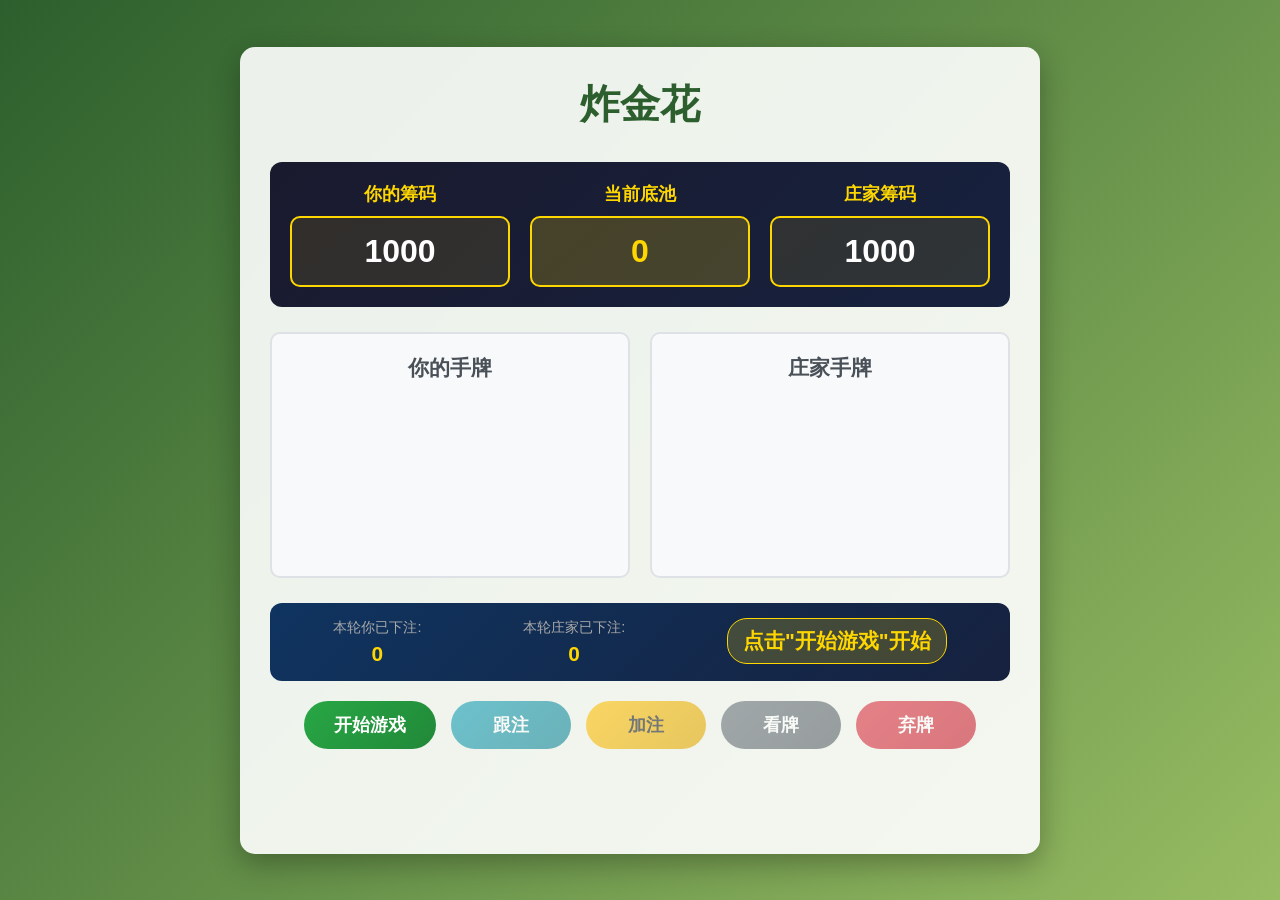
==== index.html @ 934442de "炸金花游戏 - 带筹码加注功能" ====
<!DOCTYPE html>
<html lang="zh-CN">
<head>
    <meta charset="UTF-8">
    <meta name="viewport" content="width=device-width, initial-scale=1.0">
    <title>炸金花 - 网页版扑克牌游戏</title>
    <link rel="stylesheet" href="style.css">
</head>
<body>
    <div class="container">
        <h1>炸金花</h1>
        
        <!-- 筹码显示区域 -->
        <div class="chips-area">
            <div class="player-chips">
                <h3>你的筹码</h3>
                <div class="chip-display" id="player-chips">1000</div>
            </div>
            <div class="pot-area">
                <h3>当前底池</h3>
                <div class="pot-display" id="pot-amount">0</div>
            </div>
            <div class="dealer-chips">
                <h3>庄家筹码</h3>
                <div class="chip-display" id="dealer-chips">1000</div>
            </div>
        </div>
        
        <div class="game-area">
            <div class="player-area" id="player-area">
                <h2>你的手牌</h2>
                <div class="cards" id="player-cards"></div>
                <div class="hand-type" id="player-hand-type"></div>
            </div>
            <div class="dealer-area" id="dealer-area">
                <h2>庄家手牌</h2>
                <div class="cards" id="dealer-cards"></div>
                <div class="hand-type" id="dealer-hand-type"></div>
            </div>
        </div>
        
        <!-- 下注状态显示 -->
        <div class="betting-status" id="betting-status">
            <div class="status-item">
                <span>本轮你已下注:</span>
                <span id="player-round-bet">0</span>
            </div>
            <div class="status-item">
                <span>本轮庄家已下注:</span>
                <span id="dealer-round-bet">0</span>
            </div>
            <div class="status-item">
                <span id="turn-indicator">点击"开始游戏"开始</span>
            </div>
        </div>
        
        <!-- 操作按钮区域 -->
        <div class="action-area" id="action-area">
            <button id="start-btn">开始游戏</button>
            <button id="next-btn" style="display:none;">下一局</button>
            <button id="call-btn" disabled>跟注</button>
            <button id="raise-btn" disabled>加注</button>
            <button id="check-btn" disabled>看牌</button>
            <button id="fold-btn" disabled>弃牌</button>
        </div>
        
        <div class="result" id="result"></div>
    </div>
    
    <!-- 加注弹窗 -->
    <div class="modal-overlay" id="raise-modal">
        <div class="modal-content">
            <div class="modal-header">
                <h3>选择加注金额</h3>
                <span class="modal-info">你还需要跟注: <span id="call-amount-display">0</span> 筹码</span>
            </div>
            <div class="modal-body">
                <div class="raise-options">
                    <button class="raise-option-btn" data-amount="20">+20</button>
                    <button class="raise-option-btn" data-amount="50">+50</button>
                    <button class="raise-option-btn" data-amount="100">+100</button>
                    <button class="raise-option-btn" data-amount="200">+200</button>
                </div>
                <div class="raise-custom">
                    <label for="custom-raise">自定义金额:</label>
                    <input type="number" id="custom-raise" min="20" step="10" placeholder="输入金额">
                </div>
                <div class="raise-summary">
                    <span>总计需要: <span id="total-raise-amount">0</span> 筹码</span>
                    <span class="raise-note">（跟注 + 加注）</span>
                </div>
            </div>
            <div class="modal-footer">
                <button id="confirm-raise-btn" class="modal-btn confirm">确认加注</button>
                <button id="cancel-raise-btn" class="modal-btn cancel">取消</button>
            </div>
        </div>
    </div>
    
    <script src="script.js"></script>
</body>
</html>
---- style.css ----
* {
    margin: 0;
    padding: 0;
    box-sizing: border-box;
}

body {
    font-family: 'Microsoft YaHei', sans-serif;
    background: linear-gradient(135deg, #2c5f2d, #97bc62);
    min-height: 100vh;
    display: flex;
    justify-content: center;
    align-items: center;
    padding: 20px;
}

.container {
    background: rgba(255, 255, 255, 0.9);
    border-radius: 15px;
    padding: 30px;
    box-shadow: 0 10px 30px rgba(0, 0, 0, 0.3);
    max-width: 800px;
    width: 100%;
    text-align: center;
}

h1 {
    color: #2c5f2d;
    margin-bottom: 30px;
    font-size: 2.5em;
}

/* 筹码显示区域样式 */
.chips-area {
    display: flex;
    justify-content: space-between;
    align-items: center;
    margin-bottom: 25px;
    padding: 20px;
    background: linear-gradient(135deg, #1a1a2e, #16213e);
    border-radius: 12px;
    color: white;
    flex-wrap: wrap;
    gap: 20px;
}

.player-chips, .dealer-chips, .pot-area {
    text-align: center;
    flex: 1;
    min-width: 150px;
}

.chips-area h3 {
    margin-bottom: 10px;
    font-size: 1.1em;
    color: #ffd700;
}

.chip-display, .pot-display {
    font-size: 2em;
    font-weight: bold;
    padding: 15px;
    background: rgba(255, 215, 0, 0.1);
    border: 2px solid #ffd700;
    border-radius: 10px;
    min-width: 120px;
}

.pot-display {
    color: #ffd700;
    background: rgba(255, 215, 0, 0.2);
}

/* 游戏区域 */
.game-area {
    display: flex;
    justify-content: space-between;
    margin-bottom: 25px;
    flex-wrap: wrap;
    gap: 20px;
}

.player-area, .dealer-area {
    background: #f8f9fa;
    border-radius: 10px;
    padding: 20px;
    flex: 1;
    min-width: 300px;
    border: 2px solid #dee2e6;
}

h2 {
    color: #495057;
    margin-bottom: 15px;
    font-size: 1.3em;
}

.cards {
    display: flex;
    justify-content: center;
    gap: 15px;
    min-height: 120px;
    margin-bottom: 15px;
}

.card {
    width: 80px;
    height: 120px;
    background: white;
    border: 2px solid #343a40;
    border-radius: 8px;
    display: flex;
    flex-direction: column;
    justify-content: space-between;
    padding: 5px;
    font-weight: bold;
    box-shadow: 0 3px 10px rgba(0, 0, 0, 0.2);
    position: relative;
}

.card.card-back {
    background: linear-gradient(135deg, #1a1a2e, #16213e);
    border-color: #ffd700;
}

.card.card-back .suit {
    color: #ffd700;
    font-size: 3em;
}

.card .value {
    font-size: 1.5em;
    text-align: left;
}

.card .suit {
    font-size: 2em;
    text-align: center;
    flex-grow: 1;
    display: flex;
    align-items: center;
    justify-content: center;
}

.card .suit.red {
    color: #dc3545;
}

.card .suit.black {
    color: #212529;
}

.card .value-bottom {
    font-size: 1.5em;
    text-align: right;
    transform: rotate(180deg);
}

.hand-type {
    font-size: 1.1em;
    color: #6c757d;
    min-height: 24px;
}

/* 下注状态显示 */
.betting-status {
    background: linear-gradient(135deg, #0f3460, #16213e);
    padding: 15px 20px;
    border-radius: 12px;
    margin-bottom: 20px;
    color: white;
    display: flex;
    justify-content: space-around;
    flex-wrap: wrap;
    gap: 15px;
}

.status-item {
    display: flex;
    flex-direction: column;
    align-items: center;
    gap: 5px;
}

.status-item span:first-child {
    font-size: 0.9em;
    color: #aaa;
}

.status-item span:last-child {
    font-size: 1.3em;
    font-weight: bold;
    color: #ffd700;
}

#turn-indicator {
    background: rgba(255, 215, 0, 0.2);
    padding: 8px 15px;
    border-radius: 20px;
    border: 1px solid #ffd700;
}

/* 操作按钮区域 */
.action-area {
    display: flex;
    justify-content: center;
    gap: 15px;
    margin-bottom: 25px;
    flex-wrap: wrap;
}

.action-area button {
    padding: 12px 30px;
    font-size: 1.1em;
    border: none;
    border-radius: 25px;
    cursor: pointer;
    transition: all 0.3s;
    font-weight: bold;
    min-width: 120px;
}

#start-btn {
    background: linear-gradient(135deg, #28a745, #218838);
    color: white;
}

#start-btn:hover:not(:disabled) {
    transform: translateY(-3px);
    box-shadow: 0 5px 15px rgba(40, 167, 69, 0.4);
}

#call-btn {
    background: linear-gradient(135deg, #17a2b8, #138496);
    color: white;
}

#call-btn:hover:not(:disabled) {
    transform: translateY(-3px);
    box-shadow: 0 5px 15px rgba(23, 162, 184, 0.4);
}

#raise-btn {
    background: linear-gradient(135deg, #ffc107, #e0a800);
    color: #212529;
}

#raise-btn:hover:not(:disabled) {
    transform: translateY(-3px);
    box-shadow: 0 5px 15px rgba(255, 193, 7, 0.4);
}

#check-btn {
    background: linear-gradient(135deg, #6c757d, #5a6268);
    color: white;
}

#check-btn:hover:not(:disabled) {
    transform: translateY(-3px);
    box-shadow: 0 5px 15px rgba(108, 117, 125, 0.4);
}

#fold-btn {
    background: linear-gradient(135deg, #dc3545, #c82333);
    color: white;
}

#fold-btn:hover:not(:disabled) {
    transform: translateY(-3px);
    box-shadow: 0 5px 15px rgba(220, 53, 69, 0.4);
}

.action-area button:disabled {
    background: #6c757d;
    cursor: not-allowed;
    opacity: 0.6;
}

/* 结果显示 */
.result {
    font-size: 1.5em;
    font-weight: bold;
    min-height: 50px;
    padding: 15px;
    border-radius: 8px;
}

.result.win {
    color: #28a745;
    background: #d4edda;
}

.result.lose {
    color: #dc3545;
    background: #f8d7da;
}

.result.tie {
    color: #856404;
    background: #fff3cd;
}

.result.fold-win {
    color: #17a2b8;
    background: #d1ecf1;
}

.result.fold-lose {
    color: #6c757d;
    background: #e2e3e5;
}

/* 加注弹窗样式 */
.modal-overlay {
    display: none;
    position: fixed;
    top: 0;
    left: 0;
    width: 100%;
    height: 100%;
    background: rgba(0, 0, 0, 0.7);
    z-index: 1000;
    justify-content: center;
    align-items: center;
}

.modal-overlay.active {
    display: flex;
}

.modal-content {
    background: linear-gradient(135deg, #1a1a2e, #16213e);
    border-radius: 15px;
    padding: 25px;
    max-width: 400px;
    width: 90%;
    box-shadow: 0 10px 40px rgba(0, 0, 0, 0.5);
    border: 2px solid #ffd700;
}

.modal-header {
    text-align: center;
    margin-bottom: 20px;
    padding-bottom: 15px;
    border-bottom: 1px solid rgba(255, 215, 0, 0.3);
}

.modal-header h3 {
    color: #ffd700;
    font-size: 1.5em;
    margin-bottom: 10px;
}

.modal-info {
    color: #aaa;
    font-size: 0.95em;
}

.modal-info span {
    color: #ffc107;
    font-weight: bold;
}

.modal-body {
    margin-bottom: 20px;
}

.raise-options {
    display: grid;
    grid-template-columns: repeat(2, 1fr);
    gap: 10px;
    margin-bottom: 15px;
}

.raise-option-btn {
    padding: 15px;
    font-size: 1.1em;
    font-weight: bold;
    background: linear-gradient(135deg, #e94560, #c23a3a);
    color: white;
    border: none;
    border-radius: 10px;
    cursor: pointer;
    transition: all 0.3s;
}

.raise-option-btn:hover {
    transform: translateY(-3px);
    box-shadow: 0 5px 15px rgba(233, 69, 96, 0.4);
}

.raise-option-btn.selected {
    background: linear-gradient(135deg, #ffd700, #ff8c00);
    color: #1a1a2e;
    transform: scale(1.05);
}

.raise-custom {
    background: rgba(255, 255, 255, 0.05);
    padding: 15px;
    border-radius: 10px;
    margin-bottom: 15px;
}

.raise-custom label {
    display: block;
    color: #aaa;
    margin-bottom: 8px;
    font-size: 0.9em;
}

.raise-custom input {
    width: 100%;
    padding: 12px;
    font-size: 1.1em;
    border: 2px solid #ffd700;
    border-radius: 8px;
    background: rgba(0, 0, 0, 0.3);
    color: white;
    text-align: center;
}

.raise-custom input:focus {
    outline: none;
    border-color: #ffc107;
    box-shadow: 0 0 10px rgba(255, 215, 0, 0.3);
}

.raise-custom input::placeholder {
    color: #666;
}

.raise-summary {
    text-align: center;
    padding: 15px;
    background: rgba(255, 215, 0, 0.1);
    border-radius: 10px;
    border: 1px solid rgba(255, 215, 0, 0.3);
}

.raise-summary span:first-child {
    color: white;
    font-size: 1.1em;
}

.raise-summary span:last-child {
    display: block;
    color: #888;
    font-size: 0.85em;
    margin-top: 5px;
}

#total-raise-amount {
    color: #ffd700;
    font-weight: bold;
    font-size: 1.3em;
}

.modal-footer {
    display: flex;
    gap: 15px;
    justify-content: center;
}

.modal-btn {
    padding: 12px 30px;
    font-size: 1.1em;
    font-weight: bold;
    border: none;
    border-radius: 25px;
    cursor: pointer;
    transition: all 0.3s;
    min-width: 120px;
}

.modal-btn.confirm {
    background: linear-gradient(135deg, #28a745, #218838);
    color: white;
}

.modal-btn.confirm:hover {
    transform: translateY(-3px);
    box-shadow: 0 5px 15px rgba(40, 167, 69, 0.4);
}

.modal-btn.cancel {
    background: linear-gradient(135deg, #6c757d, #5a6268);
    color: white;
}

.modal-btn.cancel:hover {
    transform: translateY(-3px);
    box-shadow: 0 5px 15px rgba(108, 117, 125, 0.4);
}

/* 响应式设计 */
@media (max-width: 768px) {
    .game-area {
        flex-direction: column;
    }
    
    .cards {
        flex-wrap: wrap;
    }
    
    .card {
        width: 60px;
        height: 90px;
    }
    
    .card .value {
        font-size: 1.2em;
    }
    
    .card .suit {
        font-size: 1.5em;
    }
    
    .card .value-bottom {
        font-size: 1.2em;
    }
    
    .betting-status {
        flex-direction: column;
    }
    
    .action-area button {
        min-width: 100px;
        padding: 10px 20px;
        font-size: 1em;
    }
    
    .modal-content {
        padding: 20px;
    }
    
    .raise-options {
        grid-template-columns: repeat(2, 1fr);
    }
    
    .modal-footer {
        flex-direction: column;
    }
    
    .modal-btn {
        width: 100%;
    }
}
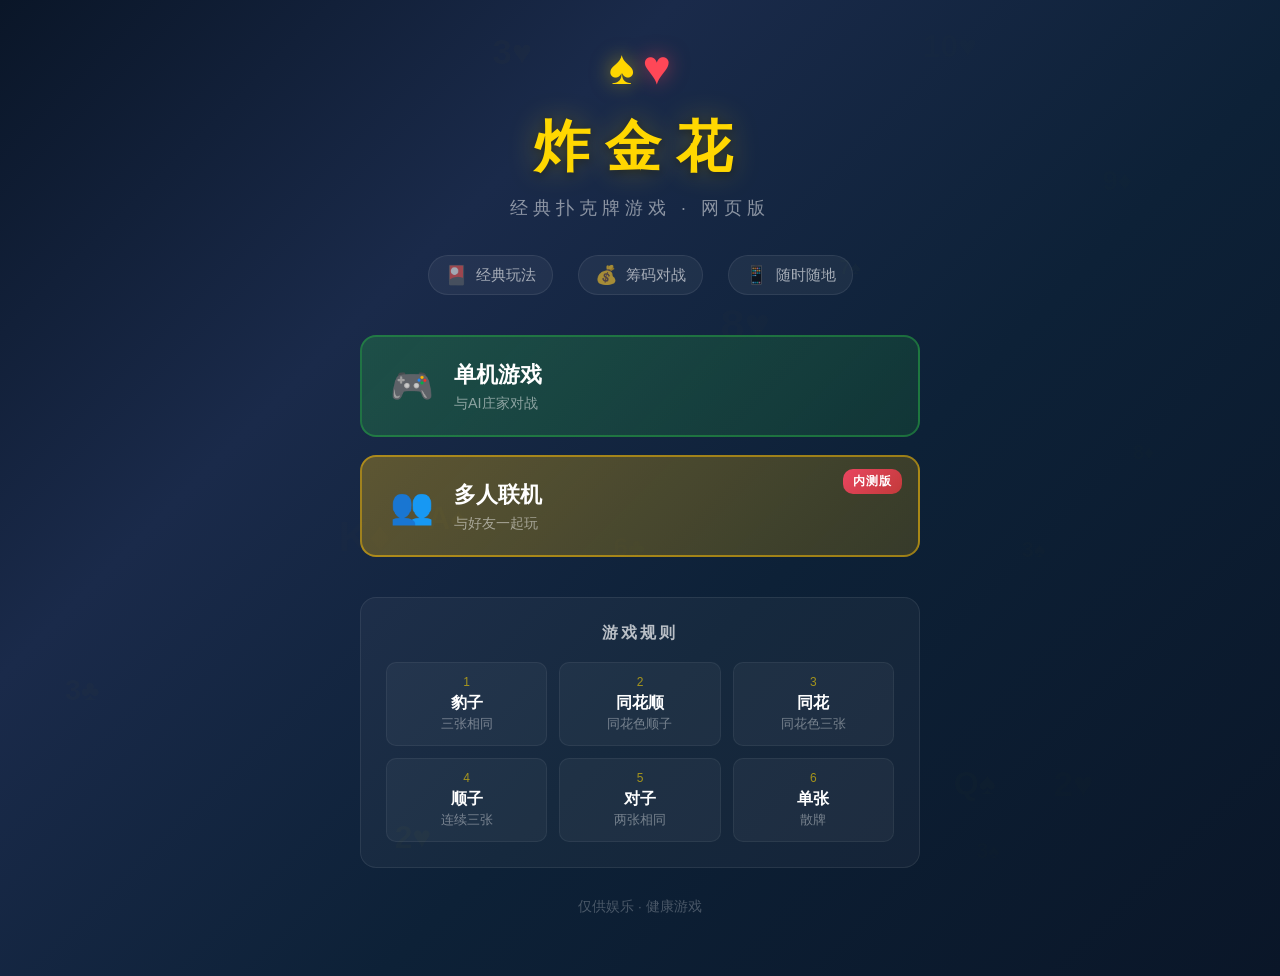
==== commit f35456eb: "添加多人联机模式：落地页、登录、P2P对战（3-5人）" ====
--- a/index.html
+++ b/index.html
@@ -4,99 +4,114 @@
     <meta charset="UTF-8">
     <meta name="viewport" content="width=device-width, initial-scale=1.0">
     <title>炸金花 - 网页版扑克牌游戏</title>
-    <link rel="stylesheet" href="style.css">
+    <link rel="stylesheet" href="landing.css">
 </head>
 <body>
-    <div class="container">
-        <h1>炸金花</h1>
+    <div class="bg-cards" id="bg-cards"></div>
+    
+    <div class="landing-container">
+        <div class="logo-area">
+            <div class="card-icon">
+                <span class="card-suit">♠</span>
+                <span class="card-suit heart">♥</span>
+            </div>
+            <h1 class="game-title">炸金花</h1>
+            <p class="game-subtitle">经典扑克牌游戏 · 网页版</p>
+        </div>
         
-        <!-- 筹码显示区域 -->
-        <div class="chips-area">
-            <div class="player-chips">
-                <h3>你的筹码</h3>
-                <div class="chip-display" id="player-chips">1000</div>
+        <div class="features">
+            <div class="feature-item">
+                <span class="feature-icon">🎴</span>
+                <span>经典玩法</span>
             </div>
-            <div class="pot-area">
-                <h3>当前底池</h3>
-                <div class="pot-display" id="pot-amount">0</div>
+            <div class="feature-item">
+                <span class="feature-icon">💰</span>
+                <span>筹码对战</span>
             </div>
-            <div class="dealer-chips">
-                <h3>庄家筹码</h3>
-                <div class="chip-display" id="dealer-chips">1000</div>
+            <div class="feature-item">
+                <span class="feature-icon">📱</span>
+                <span>随时随地</span>
             </div>
         </div>
         
-        <div class="game-area">
-            <div class="player-area" id="player-area">
-                <h2>你的手牌</h2>
-                <div class="cards" id="player-cards"></div>
-                <div class="hand-type" id="player-hand-type"></div>
-            </div>
-            <div class="dealer-area" id="dealer-area">
-                <h2>庄家手牌</h2>
-                <div class="cards" id="dealer-cards"></div>
-                <div class="hand-type" id="dealer-hand-type"></div>
+        <div class="mode-selection">
+            <a href="singleplayer.html" class="mode-btn single-player">
+                <div class="btn-icon">🎮</div>
+                <div class="btn-text">
+                    <span class="btn-title">单机游戏</span>
+                    <span class="btn-desc">与AI庄家对战</span>
+                </div>
+            </a>
+            
+            <a href="multiplayer-login.html" class="mode-btn multi-player">
+                <div class="btn-icon">👥</div>
+                <div class="btn-text">
+                    <span class="btn-title">多人联机</span>
+                    <span class="btn-desc">与好友一起玩</span>
+                </div>
+                <span class="beta-badge">内测版</span>
+            </a>
+        </div>
+        
+        <div class="game-rules">
+            <h3>游戏规则</h3>
+            <div class="rules-grid">
+                <div class="rule-card">
+                    <div class="rule-rank">1</div>
+                    <div class="rule-name">豹子</div>
+                    <div class="rule-desc">三张相同</div>
+                </div>
+                <div class="rule-card">
+                    <div class="rule-rank">2</div>
+                    <div class="rule-name">同花顺</div>
+                    <div class="rule-desc">同花色顺子</div>
+                </div>
+                <div class="rule-card">
+                    <div class="rule-rank">3</div>
+                    <div class="rule-name">同花</div>
+                    <div class="rule-desc">同花色三张</div>
+                </div>
+                <div class="rule-card">
+                    <div class="rule-rank">4</div>
+                    <div class="rule-name">顺子</div>
+                    <div class="rule-desc">连续三张</div>
+                </div>
+                <div class="rule-card">
+                    <div class="rule-rank">5</div>
+                    <div class="rule-name">对子</div>
+                    <div class="rule-desc">两张相同</div>
+                </div>
+                <div class="rule-card">
+                    <div class="rule-rank">6</div>
+                    <div class="rule-name">单张</div>
+                    <div class="rule-desc">散牌</div>
+                </div>
             </div>
         </div>
         
-        <!-- 下注状态显示 -->
-        <div class="betting-status" id="betting-status">
-            <div class="status-item">
-                <span>本轮你已下注:</span>
-                <span id="player-round-bet">0</span>
-            </div>
-            <div class="status-item">
-                <span>本轮庄家已下注:</span>
-                <span id="dealer-round-bet">0</span>
-            </div>
-            <div class="status-item">
-                <span id="turn-indicator">点击"开始游戏"开始</span>
-            </div>
-        </div>
-        
-        <!-- 操作按钮区域 -->
-        <div class="action-area" id="action-area">
-            <button id="start-btn">开始游戏</button>
-            <button id="next-btn" style="display:none;">下一局</button>
-            <button id="call-btn" disabled>跟注</button>
-            <button id="raise-btn" disabled>加注</button>
-            <button id="check-btn" disabled>看牌</button>
-            <button id="fold-btn" disabled>弃牌</button>
-        </div>
-        
-        <div class="result" id="result"></div>
+        <footer class="footer">
+            <p>仅供娱乐 · 健康游戏</p>
+        </footer>
     </div>
     
-    <!-- 加注弹窗 -->
-    <div class="modal-overlay" id="raise-modal">
-        <div class="modal-content">
-            <div class="modal-header">
-                <h3>选择加注金额</h3>
-                <span class="modal-info">你还需要跟注: <span id="call-amount-display">0</span> 筹码</span>
-            </div>
-            <div class="modal-body">
-                <div class="raise-options">
-                    <button class="raise-option-btn" data-amount="20">+20</button>
-                    <button class="raise-option-btn" data-amount="50">+50</button>
-                    <button class="raise-option-btn" data-amount="100">+100</button>
-                    <button class="raise-option-btn" data-amount="200">+200</button>
-                </div>
-                <div class="raise-custom">
-                    <label for="custom-raise">自定义金额:</label>
-                    <input type="number" id="custom-raise" min="20" step="10" placeholder="输入金额">
-                </div>
-                <div class="raise-summary">
-                    <span>总计需要: <span id="total-raise-amount">0</span> 筹码</span>
-                    <span class="raise-note">（跟注 + 加注）</span>
-                </div>
-            </div>
-            <div class="modal-footer">
-                <button id="confirm-raise-btn" class="modal-btn confirm">确认加注</button>
-                <button id="cancel-raise-btn" class="modal-btn cancel">取消</button>
-            </div>
-        </div>
-    </div>
-    
-    <script src="script.js"></script>
+    <script>
+        // 生成背景飘浮的扑克牌
+        const suits = ['♠', '♥', '♦', '♣'];
+        const values = ['A', '2', '3', '4', '5', '6', '7', '8', '9', '10', 'J', 'Q', 'K'];
+        const bgCards = document.getElementById('bg-cards');
+        
+        for (let i = 0; i < 15; i++) {
+            const card = document.createElement('div');
+            card.className = 'floating-card';
+            card.textContent = values[Math.floor(Math.random() * values.length)] + suits[Math.floor(Math.random() * suits.length)];
+            card.style.left = Math.random() * 100 + '%';
+            card.style.top = Math.random() * 100 + '%';
+            card.style.animationDelay = Math.random() * 5 + 's';
+            card.style.animationDuration = (8 + Math.random() * 10) + 's';
+            card.style.fontSize = (1.2 + Math.random() * 1.5) + 'em';
+            card.style.opacity = 0.06 + Math.random() * 0.08;
+            bgCards.appendChild(card);
+        }
+    </script>
 </body>
-</html>+</html>
--- a/landing.css
+++ b/landing.css
@@ -0,0 +1,358 @@
+* {
+    margin: 0;
+    padding: 0;
+    box-sizing: border-box;
+}
+
+body {
+    font-family: 'Microsoft YaHei', sans-serif;
+    background: linear-gradient(135deg, #0a1628 0%, #1a2a4a 30%, #0d2137 60%, #0a1628 100%);
+    min-height: 100vh;
+    display: flex;
+    justify-content: center;
+    align-items: flex-start;
+    padding: 20px;
+    overflow-x: hidden;
+    position: relative;
+}
+
+/* 背景飘浮扑克牌 */
+.bg-cards {
+    position: fixed;
+    top: 0;
+    left: 0;
+    width: 100%;
+    height: 100%;
+    pointer-events: none;
+    z-index: 0;
+}
+
+.floating-card {
+    position: absolute;
+    color: rgba(255, 215, 0, 0.15);
+    font-weight: bold;
+    animation: floatCard linear infinite;
+    user-select: none;
+}
+
+@keyframes floatCard {
+    0% { transform: translateY(0) rotate(0deg); }
+    25% { transform: translateY(-30px) rotate(10deg); }
+    50% { transform: translateY(-10px) rotate(-5deg); }
+    75% { transform: translateY(-40px) rotate(8deg); }
+    100% { transform: translateY(0) rotate(0deg); }
+}
+
+/* 主容器 */
+.landing-container {
+    position: relative;
+    z-index: 1;
+    max-width: 560px;
+    width: 100%;
+    text-align: center;
+    padding: 20px 0 40px;
+}
+
+/* Logo区域 */
+.logo-area {
+    margin-bottom: 35px;
+}
+
+.card-icon {
+    display: flex;
+    justify-content: center;
+    gap: 8px;
+    margin-bottom: 15px;
+}
+
+.card-icon .card-suit {
+    font-size: 3em;
+    color: #ffd700;
+    text-shadow: 0 0 20px rgba(255, 215, 0, 0.5);
+    animation: pulse 2s ease-in-out infinite;
+}
+
+.card-icon .card-suit.heart {
+    color: #ff4757;
+    text-shadow: 0 0 20px rgba(255, 71, 87, 0.5);
+    animation-delay: 0.5s;
+}
+
+@keyframes pulse {
+    0%, 100% { transform: scale(1); }
+    50% { transform: scale(1.1); }
+}
+
+.game-title {
+    font-size: 3.5em;
+    color: #ffd700;
+    text-shadow: 0 0 30px rgba(255, 215, 0, 0.3), 0 2px 10px rgba(0, 0, 0, 0.5);
+    letter-spacing: 15px;
+    margin-bottom: 10px;
+    font-weight: 900;
+}
+
+.game-subtitle {
+    color: rgba(255, 255, 255, 0.5);
+    font-size: 1.1em;
+    letter-spacing: 5px;
+}
+
+/* 特性标签 */
+.features {
+    display: flex;
+    justify-content: center;
+    gap: 25px;
+    margin-bottom: 40px;
+    flex-wrap: wrap;
+}
+
+.feature-item {
+    display: flex;
+    align-items: center;
+    gap: 8px;
+    color: rgba(255, 255, 255, 0.6);
+    font-size: 0.95em;
+    background: rgba(255, 255, 255, 0.05);
+    padding: 8px 16px;
+    border-radius: 20px;
+    border: 1px solid rgba(255, 255, 255, 0.08);
+}
+
+.feature-icon {
+    font-size: 1.2em;
+}
+
+/* 模式选择按钮 */
+.mode-selection {
+    display: flex;
+    flex-direction: column;
+    gap: 18px;
+    margin-bottom: 40px;
+}
+
+.mode-btn {
+    display: flex;
+    align-items: center;
+    padding: 22px 28px;
+    border-radius: 16px;
+    text-decoration: none;
+    transition: all 0.3s ease;
+    position: relative;
+    overflow: hidden;
+}
+
+.mode-btn::before {
+    content: '';
+    position: absolute;
+    top: 0;
+    left: -100%;
+    width: 100%;
+    height: 100%;
+    background: linear-gradient(90deg, transparent, rgba(255, 255, 255, 0.1), transparent);
+    transition: left 0.5s;
+}
+
+.mode-btn:hover::before {
+    left: 100%;
+}
+
+.single-player {
+    background: linear-gradient(135deg, rgba(40, 167, 69, 0.3), rgba(33, 136, 56, 0.2));
+    border: 2px solid rgba(40, 167, 69, 0.5);
+}
+
+.single-player:hover {
+    background: linear-gradient(135deg, rgba(40, 167, 69, 0.5), rgba(33, 136, 56, 0.35));
+    border-color: rgba(40, 167, 69, 0.8);
+    transform: translateY(-3px);
+    box-shadow: 0 8px 30px rgba(40, 167, 69, 0.3);
+}
+
+.multi-player {
+    background: linear-gradient(135deg, rgba(255, 193, 7, 0.3), rgba(224, 168, 0, 0.2));
+    border: 2px solid rgba(255, 193, 7, 0.5);
+}
+
+.multi-player:hover {
+    background: linear-gradient(135deg, rgba(255, 193, 7, 0.5), rgba(224, 168, 0, 0.35));
+    border-color: rgba(255, 193, 7, 0.8);
+    transform: translateY(-3px);
+    box-shadow: 0 8px 30px rgba(255, 193, 7, 0.3);
+}
+
+.btn-icon {
+    font-size: 2.2em;
+    margin-right: 20px;
+    flex-shrink: 0;
+}
+
+.btn-text {
+    display: flex;
+    flex-direction: column;
+    align-items: flex-start;
+    text-align: left;
+}
+
+.btn-title {
+    color: #fff;
+    font-size: 1.4em;
+    font-weight: bold;
+    margin-bottom: 4px;
+}
+
+.btn-desc {
+    color: rgba(255, 255, 255, 0.5);
+    font-size: 0.9em;
+}
+
+.beta-badge {
+    position: absolute;
+    top: 12px;
+    right: 16px;
+    background: linear-gradient(135deg, #e94560, #c23a3a);
+    color: white;
+    font-size: 0.75em;
+    padding: 4px 10px;
+    border-radius: 10px;
+    font-weight: bold;
+    letter-spacing: 1px;
+    animation: badgePulse 2s ease-in-out infinite;
+}
+
+@keyframes badgePulse {
+    0%, 100% { box-shadow: 0 0 0 0 rgba(233, 69, 96, 0.4); }
+    50% { box-shadow: 0 0 0 6px rgba(233, 69, 96, 0); }
+}
+
+/* 游戏规则 */
+.game-rules {
+    background: rgba(255, 255, 255, 0.04);
+    border: 1px solid rgba(255, 255, 255, 0.08);
+    border-radius: 16px;
+    padding: 25px;
+    margin-bottom: 30px;
+}
+
+.game-rules h3 {
+    color: rgba(255, 255, 255, 0.7);
+    font-size: 1em;
+    margin-bottom: 18px;
+    letter-spacing: 3px;
+}
+
+.rules-grid {
+    display: grid;
+    grid-template-columns: repeat(3, 1fr);
+    gap: 12px;
+}
+
+.rule-card {
+    background: rgba(255, 255, 255, 0.04);
+    border: 1px solid rgba(255, 255, 255, 0.06);
+    border-radius: 10px;
+    padding: 12px 8px;
+    transition: all 0.3s;
+}
+
+.rule-card:hover {
+    background: rgba(255, 215, 0, 0.08);
+    border-color: rgba(255, 215, 0, 0.2);
+}
+
+.rule-rank {
+    font-size: 0.75em;
+    color: rgba(255, 215, 0, 0.6);
+    margin-bottom: 4px;
+}
+
+.rule-name {
+    color: #fff;
+    font-size: 1em;
+    font-weight: bold;
+    margin-bottom: 2px;
+}
+
+.rule-desc {
+    color: rgba(255, 255, 255, 0.4);
+    font-size: 0.8em;
+}
+
+/* 页脚 */
+.footer {
+    color: rgba(255, 255, 255, 0.25);
+    font-size: 0.85em;
+}
+
+/* 响应式设计 */
+@media (max-width: 600px) {
+    .game-title {
+        font-size: 2.5em;
+        letter-spacing: 10px;
+    }
+    
+    .game-subtitle {
+        font-size: 0.95em;
+        letter-spacing: 3px;
+    }
+    
+    .features {
+        gap: 12px;
+        margin-bottom: 30px;
+    }
+    
+    .feature-item {
+        font-size: 0.85em;
+        padding: 6px 12px;
+    }
+    
+    .mode-btn {
+        padding: 18px 20px;
+    }
+    
+    .btn-icon {
+        font-size: 1.8em;
+        margin-right: 15px;
+    }
+    
+    .btn-title {
+        font-size: 1.2em;
+    }
+    
+    .rules-grid {
+        grid-template-columns: repeat(2, 1fr);
+    }
+    
+    .card-icon .card-suit {
+        font-size: 2.2em;
+    }
+}
+
+@media (max-width: 380px) {
+    .game-title {
+        font-size: 2em;
+        letter-spacing: 6px;
+    }
+    
+    .features {
+        flex-direction: column;
+        align-items: center;
+    }
+    
+    .mode-btn {
+        padding: 15px 18px;
+    }
+    
+    .btn-icon {
+        font-size: 1.5em;
+        margin-right: 12px;
+    }
+    
+    .btn-title {
+        font-size: 1.1em;
+    }
+    
+    .rules-grid {
+        grid-template-columns: repeat(2, 1fr);
+    }
+}
